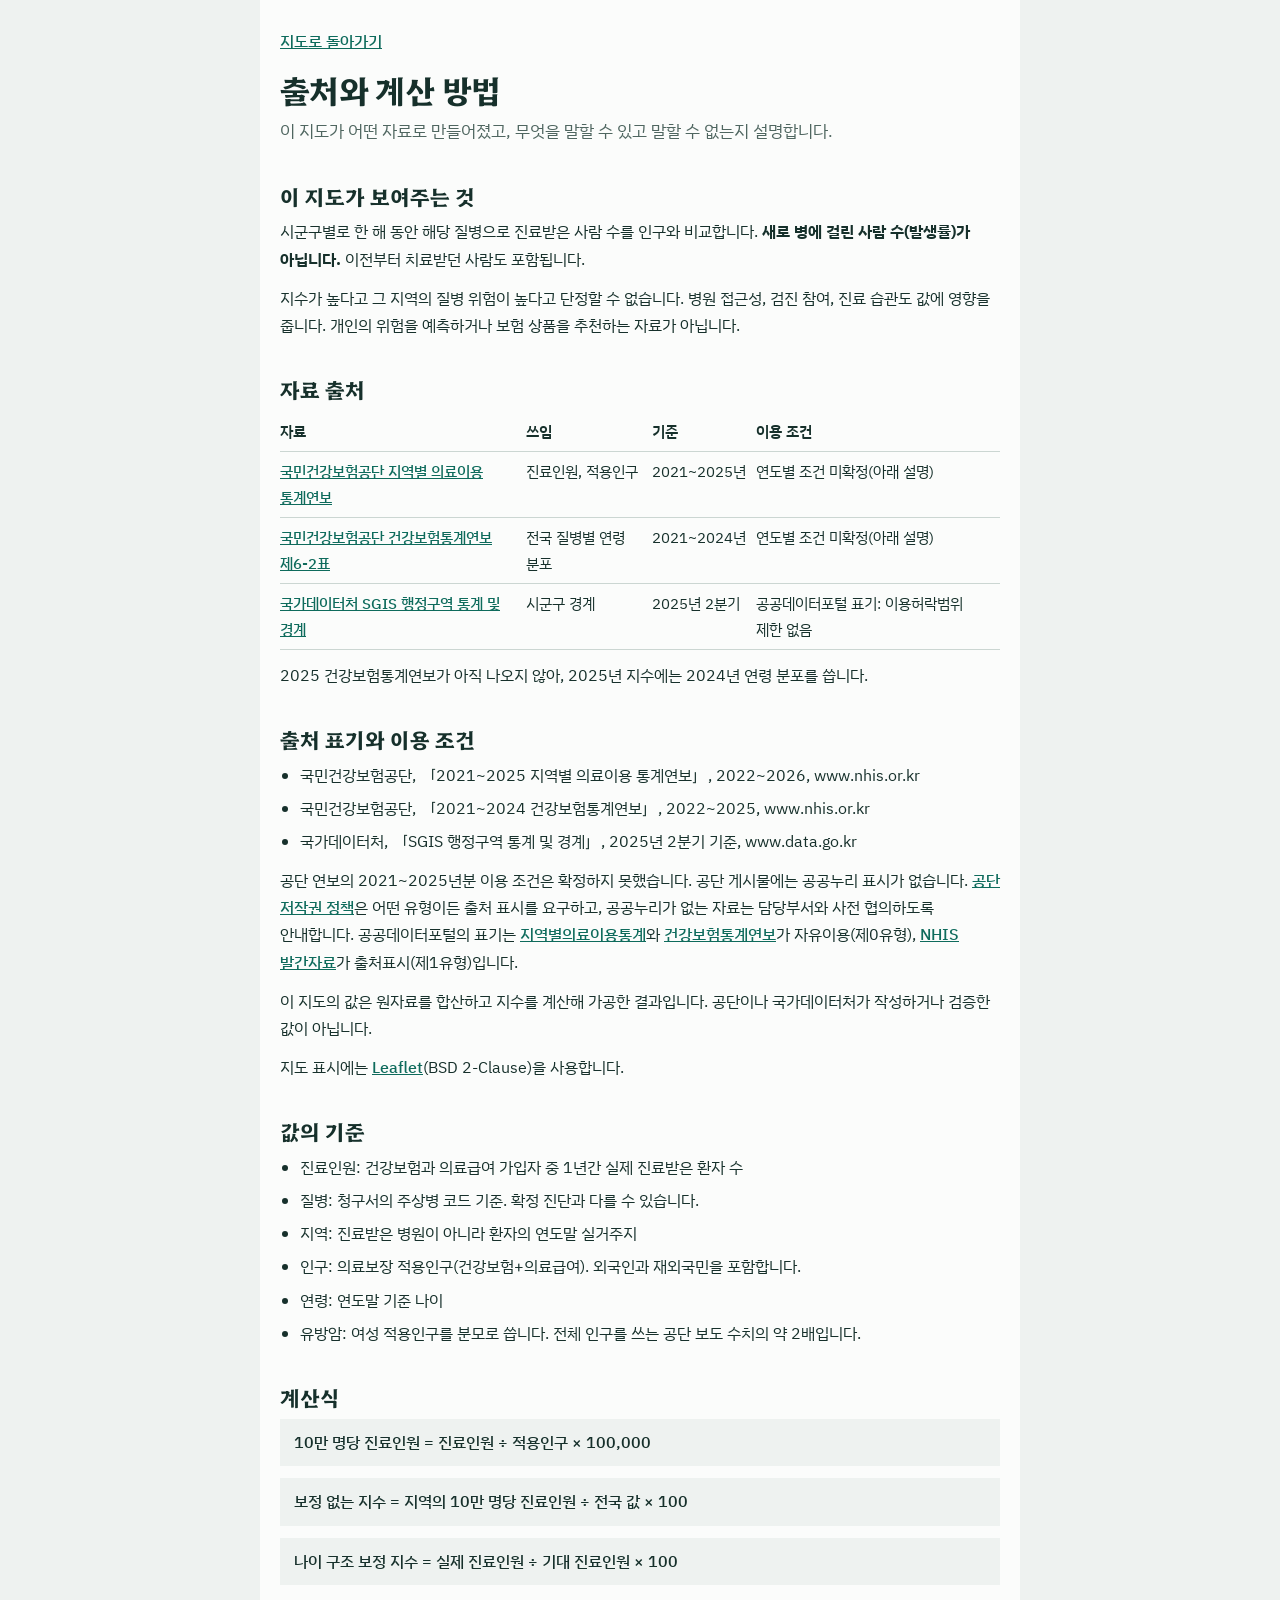
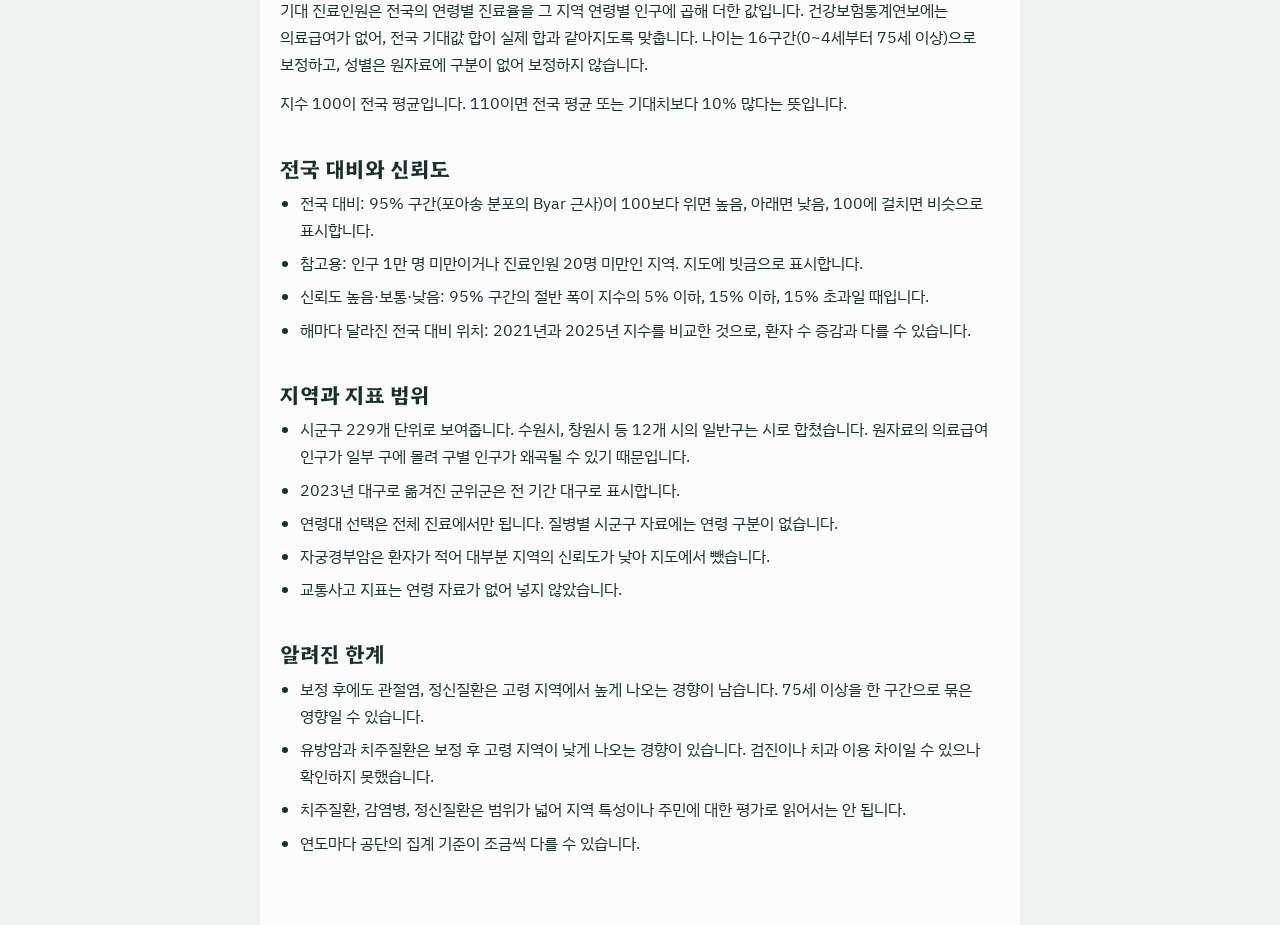
==== about.html @ c7615718 "지역 의료이용 지도 첫 공개 공단 연보와 SGIS 경계를 가공한 시군구 진료 통계 지도(정적 웹앱). 원본·중간 데이터와 전처리 코드는 포함하지 않는다.  Co-Authored-B" ====
<!doctype html>
<html lang="ko">
<head>
  <meta charset="utf-8">
  <meta name="viewport" content="width=device-width, initial-scale=1">
  <title>출처와 계산 방법</title>
  <meta name="description" content="지역 의료이용 지도의 자료 출처, 계산식, 한계를 설명합니다.">
  <link rel="preconnect" href="https://fonts.googleapis.com">
  <link rel="preconnect" href="https://fonts.gstatic.com" crossorigin>
  <link href="https://fonts.googleapis.com/css2?family=Hahmlet:wght@500;700&family=IBM+Plex+Sans+KR:wght@400;500;600&display=swap" rel="stylesheet">
  <style>
    :root { color-scheme: light; --paper: #eef2f0; --sheet: #fbfcfb; --line: #cbd6d2; --ink: #16302b; --soft: #4f6660; --pine: #0e6b5c; }
    * { box-sizing: border-box; }
    body { margin: 0; background: var(--paper); color: var(--ink); font: 400 16px/1.7 "IBM Plex Sans KR", "Apple SD Gothic Neo", "Malgun Gothic", sans-serif; word-break: keep-all; }
    main { max-width: 760px; margin: 0 auto; padding: 28px 20px 56px; background: var(--sheet); min-height: 100dvh; }
    a { color: var(--pine); font-weight: 500; }
    :focus-visible { outline: 2px solid var(--pine); outline-offset: 2px; }
    h1 { font: 700 32px/1.25 "Hahmlet", serif; letter-spacing: -0.02em; margin: 14px 0 8px; }
    h2 { font: 700 21px/1.35 "Hahmlet", serif; margin: 36px 0 8px; }
    p { margin: 0 0 12px; }
    ul { margin: 0 0 12px; padding-left: 20px; }
    li { margin-bottom: 6px; }
    .lead { color: var(--soft); font-size: 17px; }
    .scroll { overflow-x: auto; margin-bottom: 12px; }
    table { width: 100%; border-collapse: collapse; font-size: 15px; }
    th, td { padding: 7px 10px 7px 0; text-align: left; vertical-align: top; border-bottom: 1px solid var(--line); }
    th { font-weight: 600; }
    .formula { padding: 10px 14px; background: var(--paper); font-weight: 500; }
  </style>
</head>
<body>
  <main>
    <a href="index.html">지도로 돌아가기</a>
    <h1>출처와 계산 방법</h1>
    <p class="lead">이 지도가 어떤 자료로 만들어졌고, 무엇을 말할 수 있고 말할 수 없는지 설명합니다.</p>

    <h2>이 지도가 보여주는 것</h2>
    <p>시군구별로 한 해 동안 해당 질병으로 진료받은 사람 수를 인구와 비교합니다. <strong>새로 병에 걸린 사람 수(발생률)가 아닙니다.</strong> 이전부터 치료받던 사람도 포함됩니다.</p>
    <p>지수가 높다고 그 지역의 질병 위험이 높다고 단정할 수 없습니다. 병원 접근성, 검진 참여, 진료 습관도 값에 영향을 줍니다. 개인의 위험을 예측하거나 보험 상품을 추천하는 자료가 아닙니다.</p>

    <h2>자료 출처</h2>
    <div class="scroll"><table>
      <thead><tr><th>자료</th><th>쓰임</th><th>기준</th><th>이용 조건</th></tr></thead>
      <tbody>
        <tr><td><a href="https://www.nhis.or.kr/nhis/together/wbhaec06900m01.do">국민건강보험공단 지역별 의료이용 통계연보</a></td><td>진료인원, 적용인구</td><td>2021~2025년</td><td>연도별 조건 미확정(아래 설명)</td></tr>
        <tr><td><a href="https://www.nhis.or.kr/nhis/together/wbhaec06300m01.do">국민건강보험공단 건강보험통계연보 제6-2표</a></td><td>전국 질병별 연령 분포</td><td>2021~2024년</td><td>연도별 조건 미확정(아래 설명)</td></tr>
        <tr><td><a href="https://www.data.go.kr/data/15129688/fileData.do">국가데이터처 SGIS 행정구역 통계 및 경계</a></td><td>시군구 경계</td><td>2025년 2분기</td><td>공공데이터포털 표기: 이용허락범위 제한 없음</td></tr>
      </tbody>
    </table></div>
    <p>2025 건강보험통계연보가 아직 나오지 않아, 2025년 지수에는 2024년 연령 분포를 씁니다.</p>

    <h2>출처 표기와 이용 조건</h2>
    <ul>
      <li>국민건강보험공단, 「2021~2025 지역별 의료이용 통계연보」, 2022~2026, www.nhis.or.kr</li>
      <li>국민건강보험공단, 「2021~2024 건강보험통계연보」, 2022~2025, www.nhis.or.kr</li>
      <li>국가데이터처, 「SGIS 행정구역 통계 및 경계」, 2025년 2분기 기준, www.data.go.kr</li>
    </ul>
    <p>공단 연보의 2021~2025년분 이용 조건은 확정하지 못했습니다. 공단 게시물에는 공공누리 표시가 없습니다. <a href="https://www.nhis.or.kr/nhis/etc/wbhaze02900m01.do">공단 저작권 정책</a>은 어떤 유형이든 출처 표시를 요구하고, 공공누리가 없는 자료는 담당부서와 사전 협의하도록 안내합니다. 공공데이터포털의 표기는 <a href="https://www.data.go.kr/data/15103036/fileData.do">지역별의료이용통계</a>와 <a href="https://www.data.go.kr/data/15103018/fileData.do">건강보험통계연보</a>가 자유이용(제0유형), <a href="https://www.data.go.kr/data/15095102/fileData.do">NHIS 발간자료</a>가 출처표시(제1유형)입니다.</p>
    <p>이 지도의 값은 원자료를 합산하고 지수를 계산해 가공한 결과입니다. 공단이나 국가데이터처가 작성하거나 검증한 값이 아닙니다.</p>
    <p>지도 표시에는 <a href="https://leafletjs.com/">Leaflet</a>(BSD 2-Clause)을 사용합니다.</p>

    <h2>값의 기준</h2>
    <ul>
      <li>진료인원: 건강보험과 의료급여 가입자 중 1년간 실제 진료받은 환자 수</li>
      <li>질병: 청구서의 주상병 코드 기준. 확정 진단과 다를 수 있습니다.</li>
      <li>지역: 진료받은 병원이 아니라 환자의 연도말 실거주지</li>
      <li>인구: 의료보장 적용인구(건강보험+의료급여). 외국인과 재외국민을 포함합니다.</li>
      <li>연령: 연도말 기준 나이</li>
      <li>유방암: 여성 적용인구를 분모로 씁니다. 전체 인구를 쓰는 공단 보도 수치의 약 2배입니다.</li>
    </ul>

    <h2>계산식</h2>
    <p class="formula">10만 명당 진료인원 = 진료인원 ÷ 적용인구 × 100,000</p>
    <p class="formula">보정 없는 지수 = 지역의 10만 명당 진료인원 ÷ 전국 값 × 100</p>
    <p class="formula">나이 구조 보정 지수 = 실제 진료인원 ÷ 기대 진료인원 × 100</p>
    <p>기대 진료인원은 전국의 연령별 진료율을 그 지역 연령별 인구에 곱해 더한 값입니다. 건강보험통계연보에는 의료급여가 없어, 전국 기대값 합이 실제 합과 같아지도록 맞춥니다. 나이는 16구간(0~4세부터 75세 이상)으로 보정하고, 성별은 원자료에 구분이 없어 보정하지 않습니다.</p>
    <p>지수 100이 전국 평균입니다. 110이면 전국 평균 또는 기대치보다 10% 많다는 뜻입니다.</p>

    <h2>전국 대비와 신뢰도</h2>
    <ul>
      <li>전국 대비: 95% 구간(포아송 분포의 Byar 근사)이 100보다 위면 높음, 아래면 낮음, 100에 걸치면 비슷으로 표시합니다.</li>
      <li>참고용: 인구 1만 명 미만이거나 진료인원 20명 미만인 지역. 지도에 빗금으로 표시합니다.</li>
      <li>신뢰도 높음·보통·낮음: 95% 구간의 절반 폭이 지수의 5% 이하, 15% 이하, 15% 초과일 때입니다.</li>
      <li>해마다 달라진 전국 대비 위치: 2021년과 2025년 지수를 비교한 것으로, 환자 수 증감과 다를 수 있습니다.</li>
    </ul>

    <h2>지역과 지표 범위</h2>
    <ul>
      <li>시군구 229개 단위로 보여줍니다. 수원시, 창원시 등 12개 시의 일반구는 시로 합쳤습니다. 원자료의 의료급여 인구가 일부 구에 몰려 구별 인구가 왜곡될 수 있기 때문입니다.</li>
      <li>2023년 대구로 옮겨진 군위군은 전 기간 대구로 표시합니다.</li>
      <li>연령대 선택은 전체 진료에서만 됩니다. 질병별 시군구 자료에는 연령 구분이 없습니다.</li>
      <li>자궁경부암은 환자가 적어 대부분 지역의 신뢰도가 낮아 지도에서 뺐습니다.</li>
      <li>교통사고 지표는 연령 자료가 없어 넣지 않았습니다.</li>
    </ul>

    <h2>알려진 한계</h2>
    <ul>
      <li>보정 후에도 관절염, 정신질환은 고령 지역에서 높게 나오는 경향이 남습니다. 75세 이상을 한 구간으로 묶은 영향일 수 있습니다.</li>
      <li>유방암과 치주질환은 보정 후 고령 지역이 낮게 나오는 경향이 있습니다. 검진이나 치과 이용 차이일 수 있으나 확인하지 못했습니다.</li>
      <li>치주질환, 감염병, 정신질환은 범위가 넓어 지역 특성이나 주민에 대한 평가로 읽어서는 안 됩니다.</li>
      <li>연도마다 공단의 집계 기준이 조금씩 다를 수 있습니다.</li>
    </ul>
  </main>
</body>
</html>
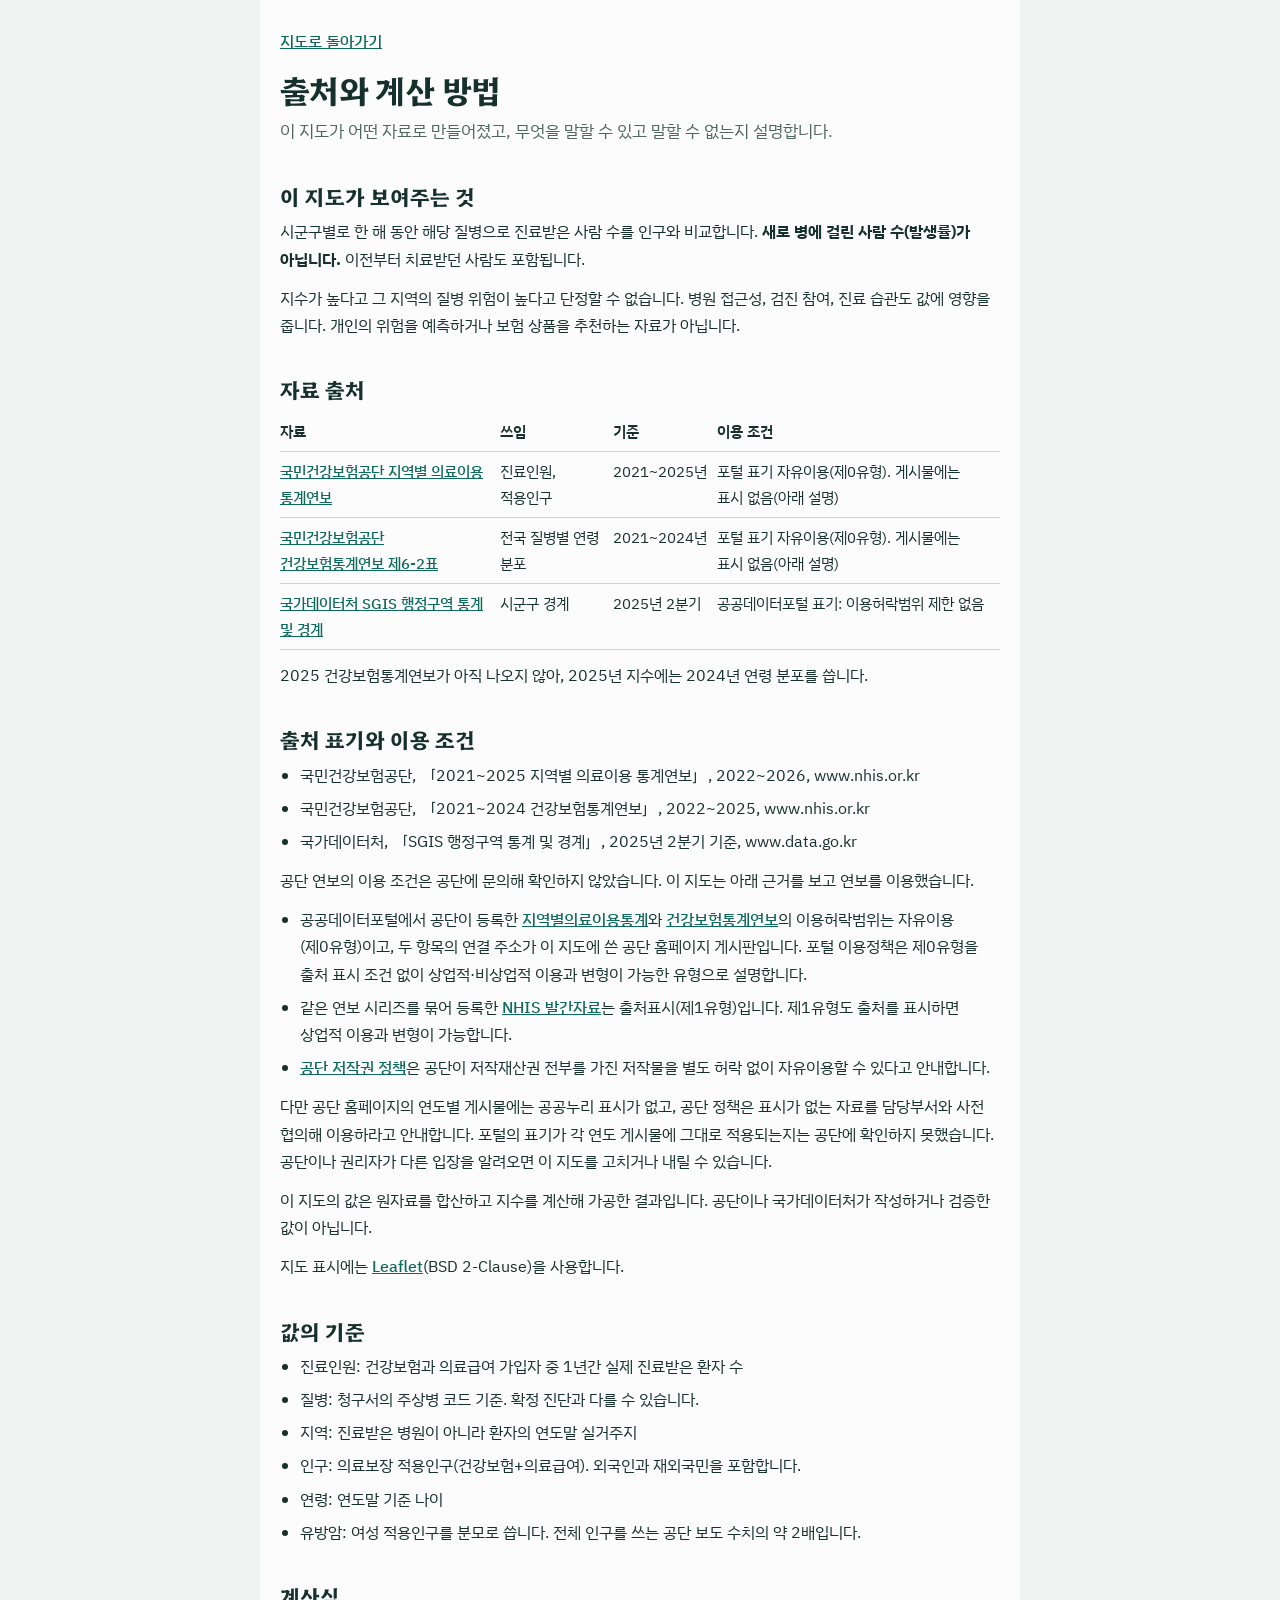
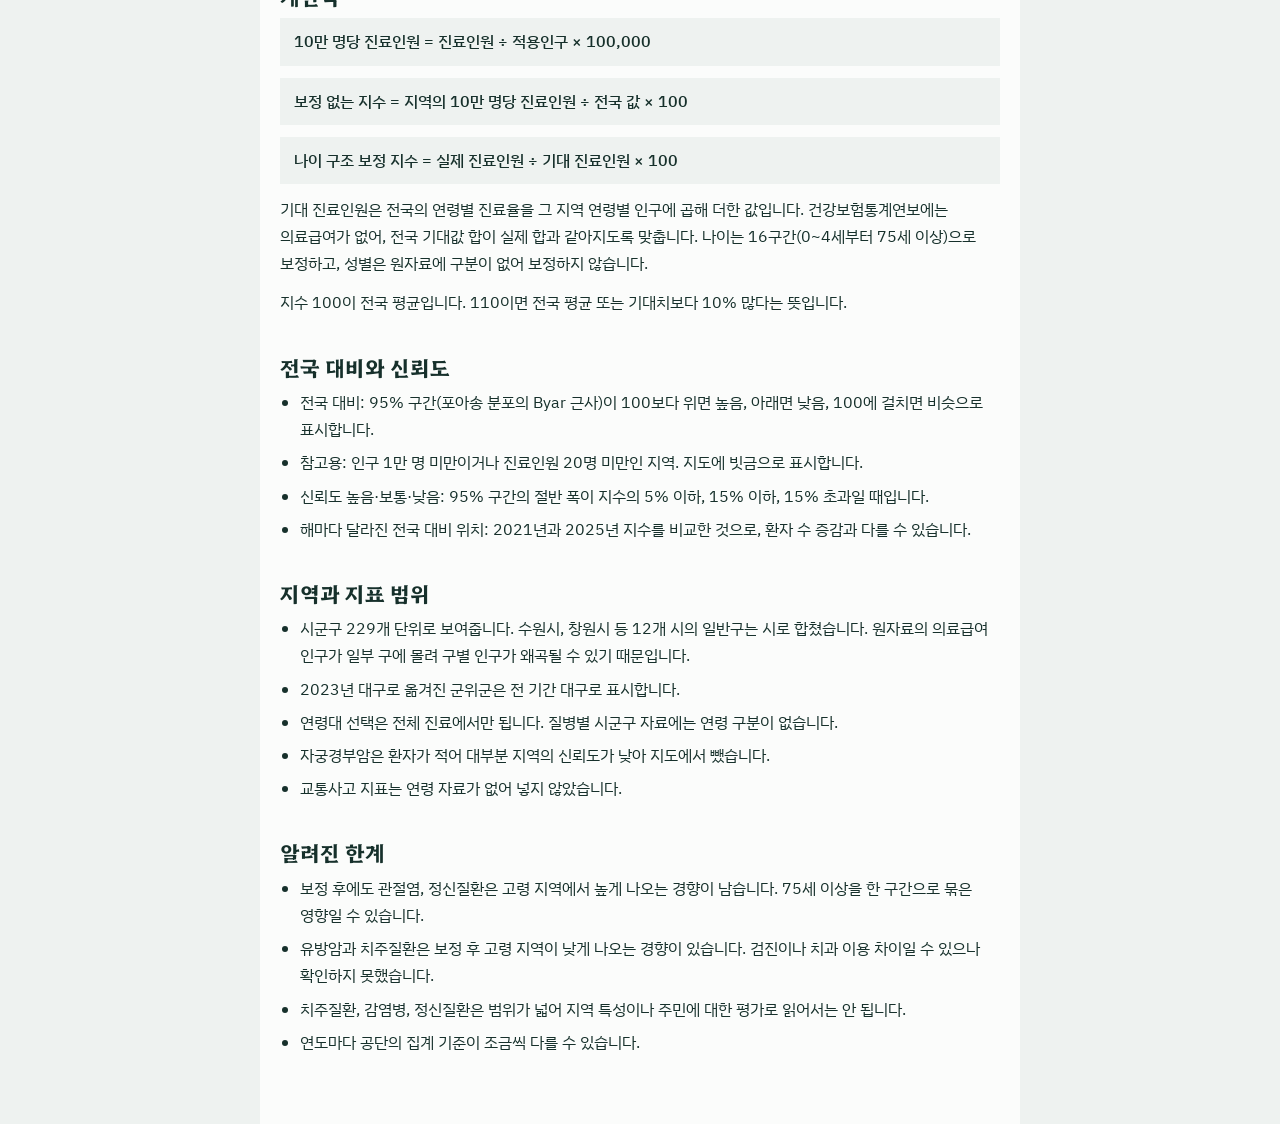
==== commit 04981bb4: "이용 조건 문구를 확인한 근거와 한계 중심으로 수정 공단에 문의하지 않았다는 점을 밝히고, 공공데이터포털의 자유이용(제0유형) 표기와 연결 게시판, 공단 저작권 정책 문장을 근거로" ====
--- a/about.html
+++ b/about.html
@@ -42,8 +42,8 @@
     <div class="scroll"><table>
       <thead><tr><th>자료</th><th>쓰임</th><th>기준</th><th>이용 조건</th></tr></thead>
       <tbody>
-        <tr><td><a href="https://www.nhis.or.kr/nhis/together/wbhaec06900m01.do">국민건강보험공단 지역별 의료이용 통계연보</a></td><td>진료인원, 적용인구</td><td>2021~2025년</td><td>연도별 조건 미확정(아래 설명)</td></tr>
-        <tr><td><a href="https://www.nhis.or.kr/nhis/together/wbhaec06300m01.do">국민건강보험공단 건강보험통계연보 제6-2표</a></td><td>전국 질병별 연령 분포</td><td>2021~2024년</td><td>연도별 조건 미확정(아래 설명)</td></tr>
+        <tr><td><a href="https://www.nhis.or.kr/nhis/together/wbhaec06900m01.do">국민건강보험공단 지역별 의료이용 통계연보</a></td><td>진료인원, 적용인구</td><td>2021~2025년</td><td>포털 표기 자유이용(제0유형). 게시물에는 표시 없음(아래 설명)</td></tr>
+        <tr><td><a href="https://www.nhis.or.kr/nhis/together/wbhaec06300m01.do">국민건강보험공단 건강보험통계연보 제6-2표</a></td><td>전국 질병별 연령 분포</td><td>2021~2024년</td><td>포털 표기 자유이용(제0유형). 게시물에는 표시 없음(아래 설명)</td></tr>
         <tr><td><a href="https://www.data.go.kr/data/15129688/fileData.do">국가데이터처 SGIS 행정구역 통계 및 경계</a></td><td>시군구 경계</td><td>2025년 2분기</td><td>공공데이터포털 표기: 이용허락범위 제한 없음</td></tr>
       </tbody>
     </table></div>
@@ -55,7 +55,13 @@
       <li>국민건강보험공단, 「2021~2024 건강보험통계연보」, 2022~2025, www.nhis.or.kr</li>
       <li>국가데이터처, 「SGIS 행정구역 통계 및 경계」, 2025년 2분기 기준, www.data.go.kr</li>
     </ul>
-    <p>공단 연보의 2021~2025년분 이용 조건은 확정하지 못했습니다. 공단 게시물에는 공공누리 표시가 없습니다. <a href="https://www.nhis.or.kr/nhis/etc/wbhaze02900m01.do">공단 저작권 정책</a>은 어떤 유형이든 출처 표시를 요구하고, 공공누리가 없는 자료는 담당부서와 사전 협의하도록 안내합니다. 공공데이터포털의 표기는 <a href="https://www.data.go.kr/data/15103036/fileData.do">지역별의료이용통계</a>와 <a href="https://www.data.go.kr/data/15103018/fileData.do">건강보험통계연보</a>가 자유이용(제0유형), <a href="https://www.data.go.kr/data/15095102/fileData.do">NHIS 발간자료</a>가 출처표시(제1유형)입니다.</p>
+    <p>공단 연보의 이용 조건은 공단에 문의해 확인하지 않았습니다. 이 지도는 아래 근거를 보고 연보를 이용했습니다.</p>
+    <ul>
+      <li>공공데이터포털에서 공단이 등록한 <a href="https://www.data.go.kr/data/15103036/fileData.do">지역별의료이용통계</a>와 <a href="https://www.data.go.kr/data/15103018/fileData.do">건강보험통계연보</a>의 이용허락범위는 자유이용(제0유형)이고, 두 항목의 연결 주소가 이 지도에 쓴 공단 홈페이지 게시판입니다. 포털 이용정책은 제0유형을 출처 표시 조건 없이 상업적·비상업적 이용과 변형이 가능한 유형으로 설명합니다.</li>
+      <li>같은 연보 시리즈를 묶어 등록한 <a href="https://www.data.go.kr/data/15095102/fileData.do">NHIS 발간자료</a>는 출처표시(제1유형)입니다. 제1유형도 출처를 표시하면 상업적 이용과 변형이 가능합니다.</li>
+      <li><a href="https://www.nhis.or.kr/nhis/etc/wbhaze02900m01.do">공단 저작권 정책</a>은 공단이 저작재산권 전부를 가진 저작물을 별도 허락 없이 자유이용할 수 있다고 안내합니다.</li>
+    </ul>
+    <p>다만 공단 홈페이지의 연도별 게시물에는 공공누리 표시가 없고, 공단 정책은 표시가 없는 자료를 담당부서와 사전 협의해 이용하라고 안내합니다. 포털의 표기가 각 연도 게시물에 그대로 적용되는지는 공단에 확인하지 못했습니다. 공단이나 권리자가 다른 입장을 알려오면 이 지도를 고치거나 내릴 수 있습니다.</p>
     <p>이 지도의 값은 원자료를 합산하고 지수를 계산해 가공한 결과입니다. 공단이나 국가데이터처가 작성하거나 검증한 값이 아닙니다.</p>
     <p>지도 표시에는 <a href="https://leafletjs.com/">Leaflet</a>(BSD 2-Clause)을 사용합니다.</p>
 
